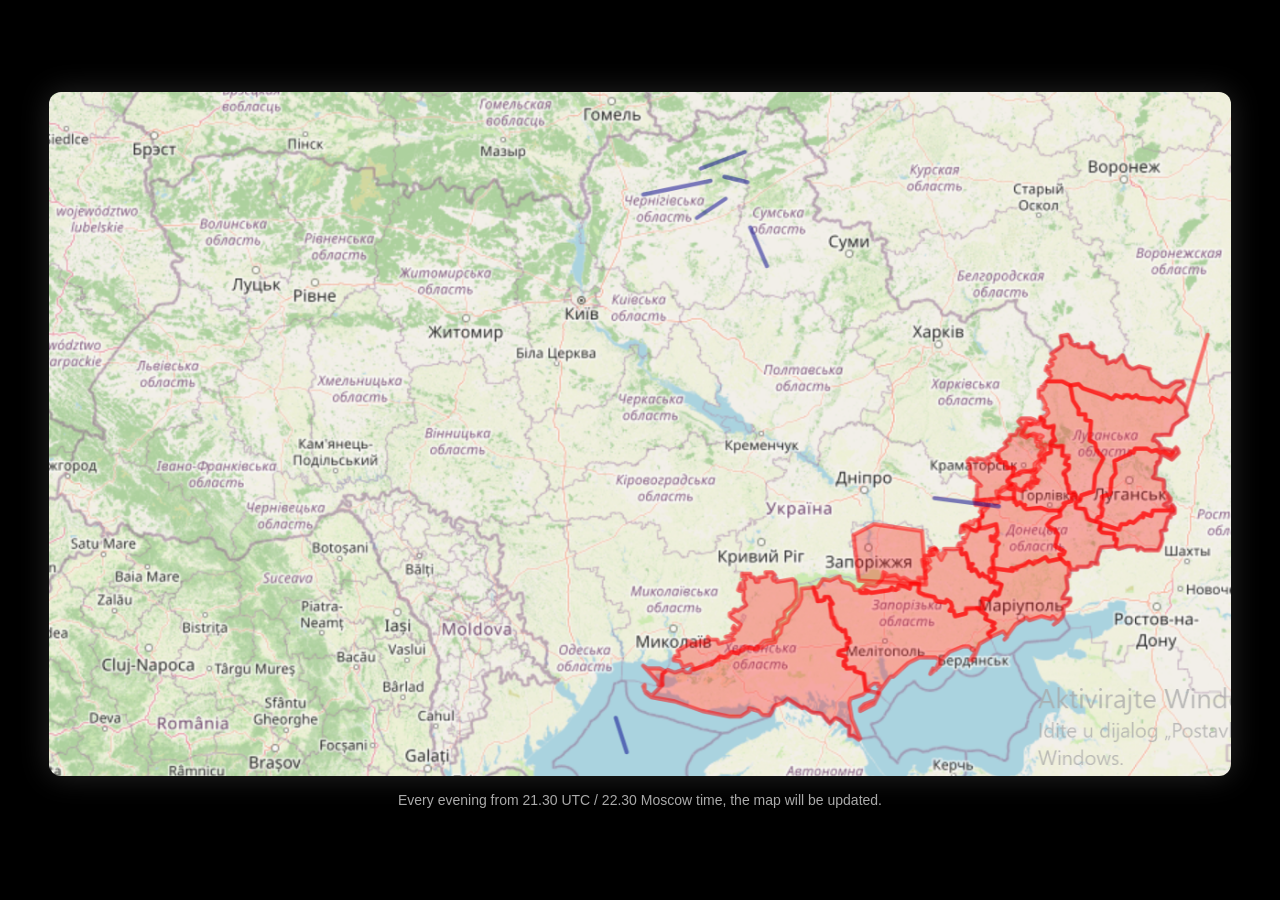
==== index.html @ 1019038e "Update index.html" ====
<!DOCTYPE html>
<html lang="en">
<head>
<meta charset="UTF-8">
<meta name="viewport" content="width=device-width, initial-scale=1.0">
<title>Shahed update maps</title>

<style>
*{
    margin:0;
    padding:0;
    box-sizing:border-box;
}

body{
    background:#000;
    color:#fff;
    font-family:Arial, sans-serif;
    display:flex;
    justify-content:center;
    align-items:center;
    min-height:100vh;
}

.container{
    text-align:center;
}

img{
    max-width:95%;
    max-height:80vh;
    border-radius:12px;
    box-shadow:0 0 30px rgba(255,255,255,0.15);
}

p{
    margin-top:12px;
    font-size:14px;
    color:#aaa;
}
</style>
</head>
<body>

<div class="container">
    <img src="Snimak ekrana 2026-06-22 211203.png" alt="Photo">

    <p>Every evening from 21.30 UTC / 22.30 Moscow time, the map will be updated.</p>
</div>

</body>
</html>
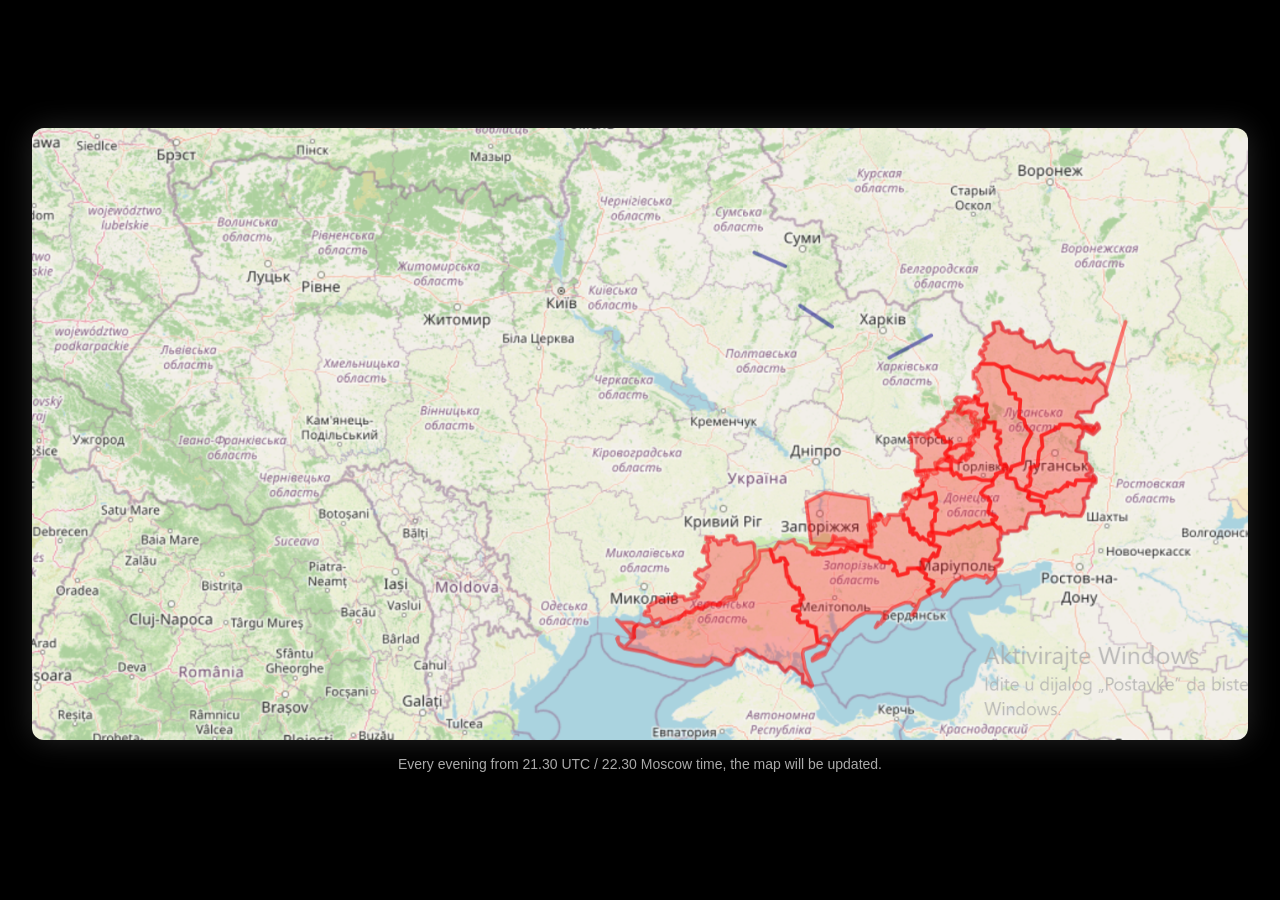
==== commit 6939d2f2: "Update index.html" ====
--- a/index.html
+++ b/index.html
@@ -43,7 +43,7 @@
 <body>
 
 <div class="container">
-    <img src="Snimak ekrana 2026-06-22 211203.png" alt="Photo">
+    <img src="Snimak ekrana 2026-06-23 211321.png" alt="Photo">
 
     <p>Every evening from 21.30 UTC / 22.30 Moscow time, the map will be updated.</p>
 </div>
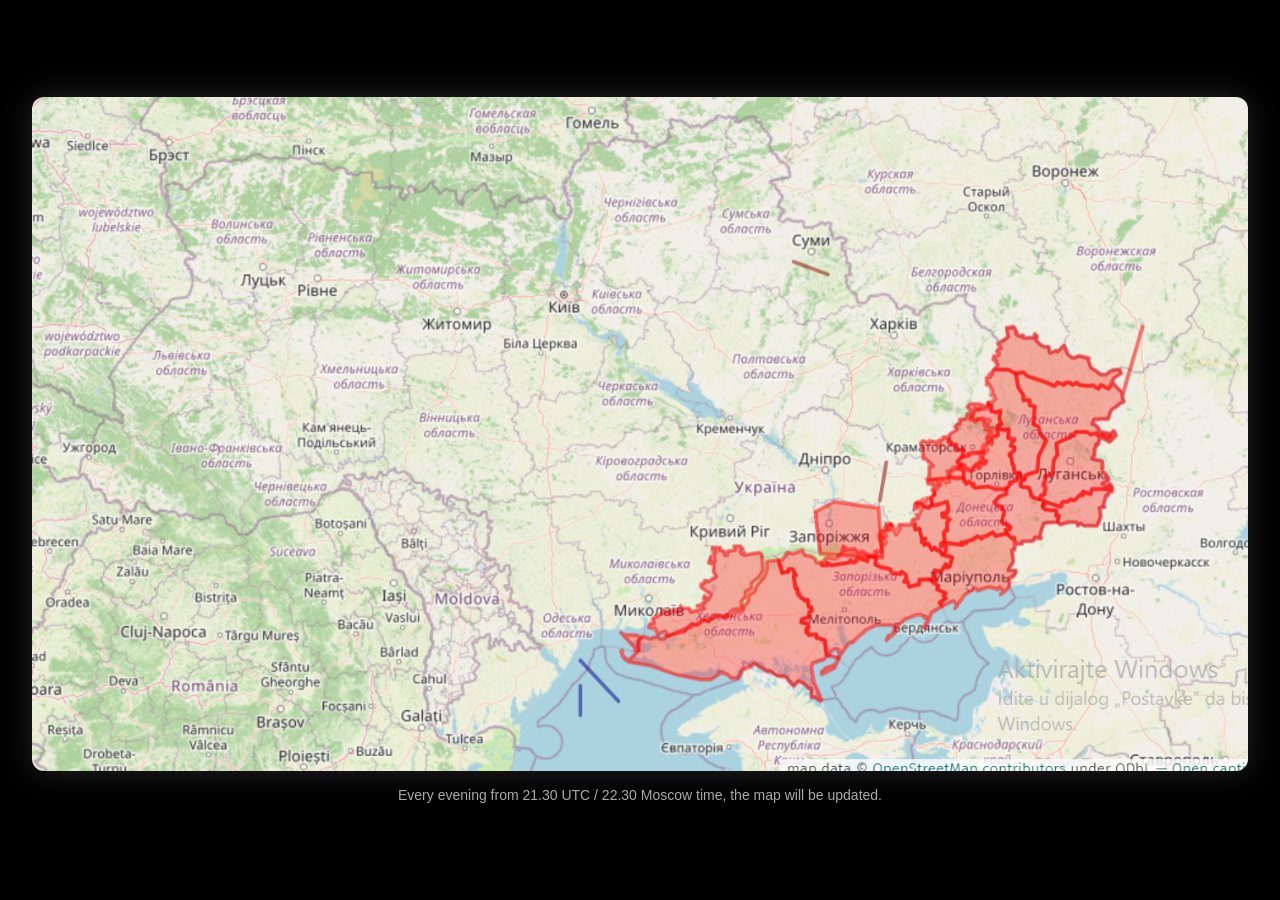
==== commit 3429bc1f: "Update index.html" ====
--- a/index.html
+++ b/index.html
@@ -43,7 +43,7 @@
 <body>
 
 <div class="container">
-    <img src="Snimak ekrana 2026-06-23 211321.png" alt="Photo">
+    <img src="Snimak ekrana 2026-06-24 211433.png" alt="Photo">
 
     <p>Every evening from 21.30 UTC / 22.30 Moscow time, the map will be updated.</p>
 </div>
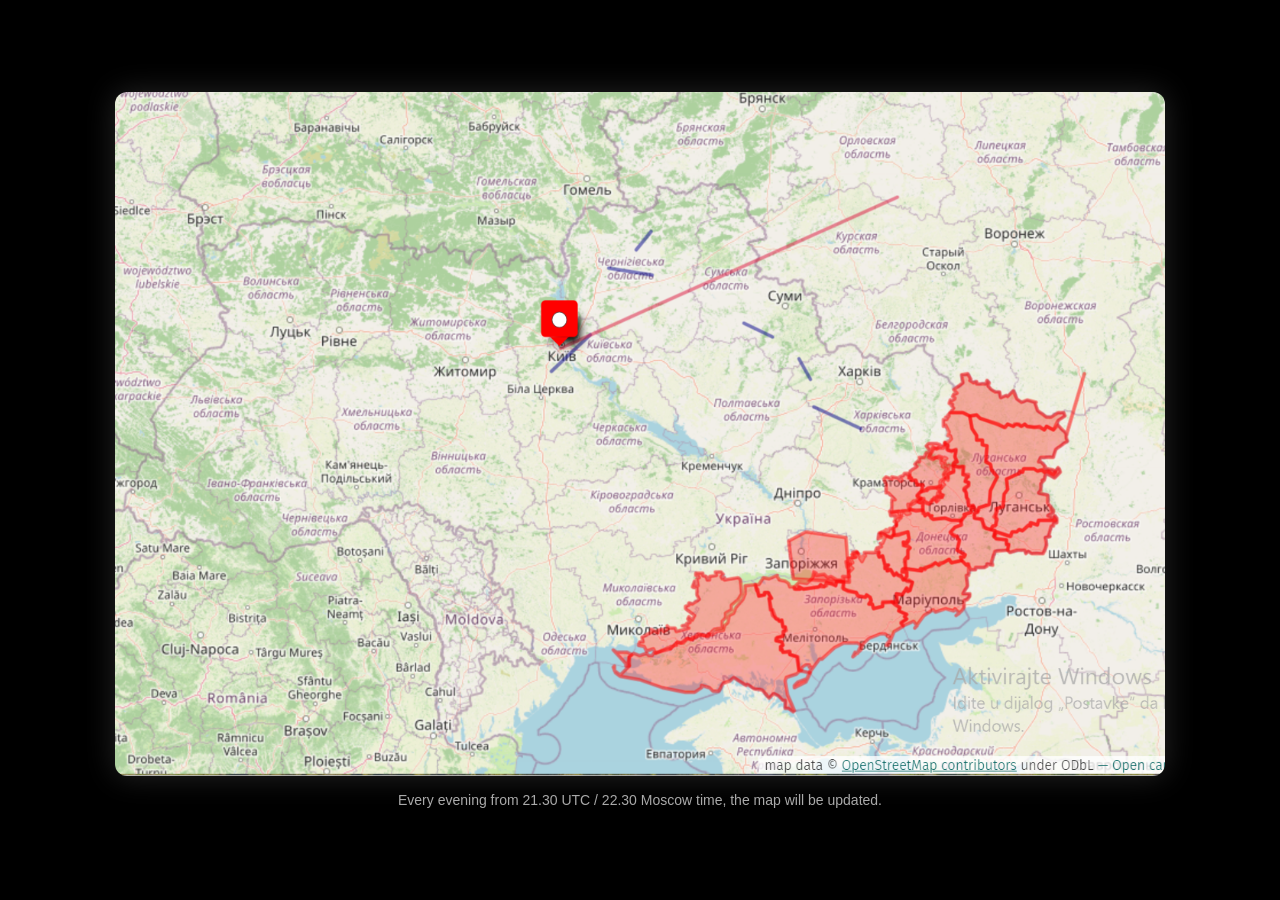
==== commit 4519bcb4: "Update index.html" ====
--- a/index.html
+++ b/index.html
@@ -43,7 +43,7 @@
 <body>
 
 <div class="container">
-    <img src="Snimak ekrana 2026-06-24 211433.png" alt="Photo">
+    <img src="Snimak ekrana 2026-06-25 200452.png" alt="Photo">
 
     <p>Every evening from 21.30 UTC / 22.30 Moscow time, the map will be updated.</p>
 </div>
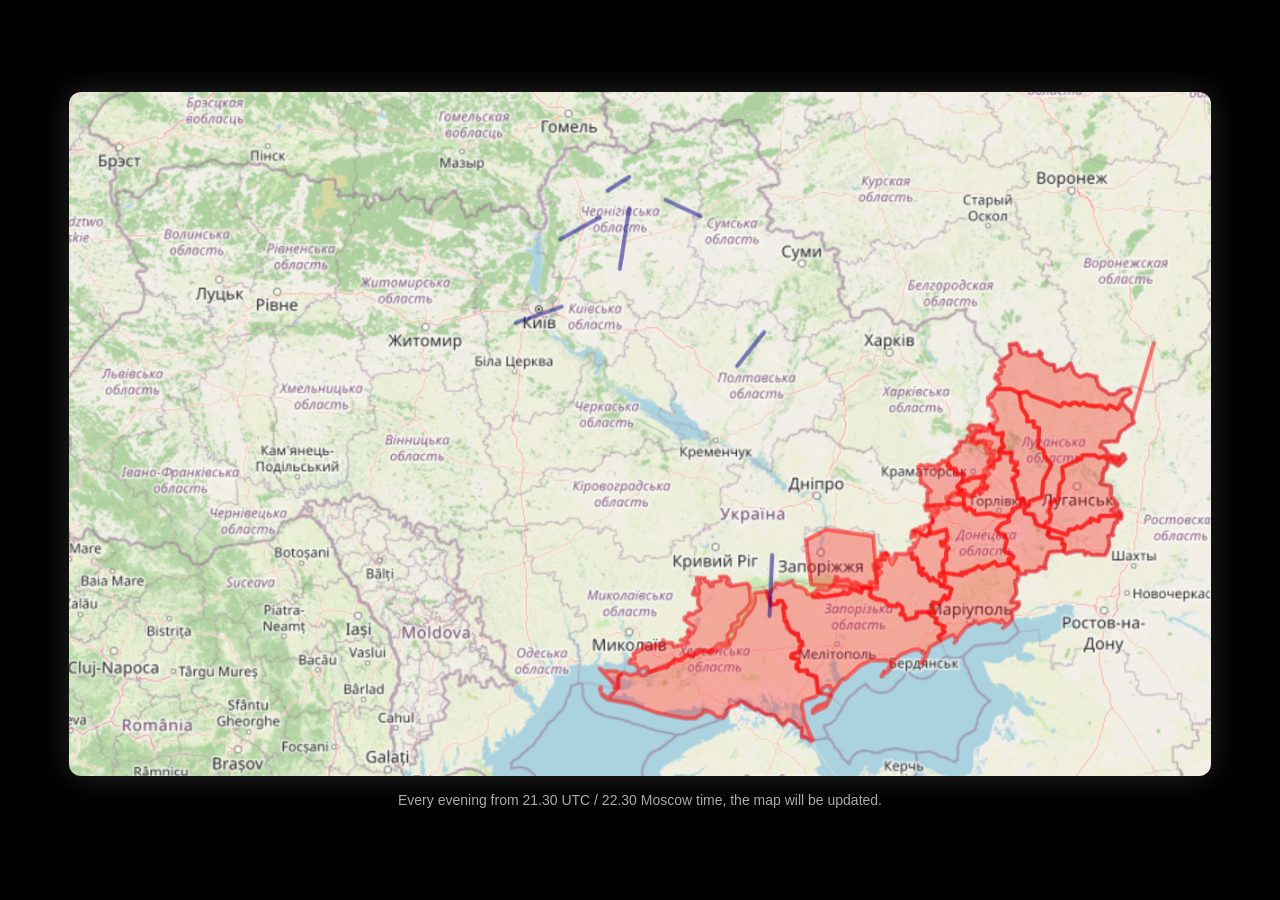
==== commit 78b0e727: "Update index.html" ====
--- a/index.html
+++ b/index.html
@@ -43,7 +43,7 @@
 <body>
 
 <div class="container">
-    <img src="Snimak ekrana 2026-06-25 200452.png" alt="Photo">
+    <img src="Snimak ekrana 2026-06-27 203838.png" alt="Photo">
 
     <p>Every evening from 21.30 UTC / 22.30 Moscow time, the map will be updated.</p>
 </div>
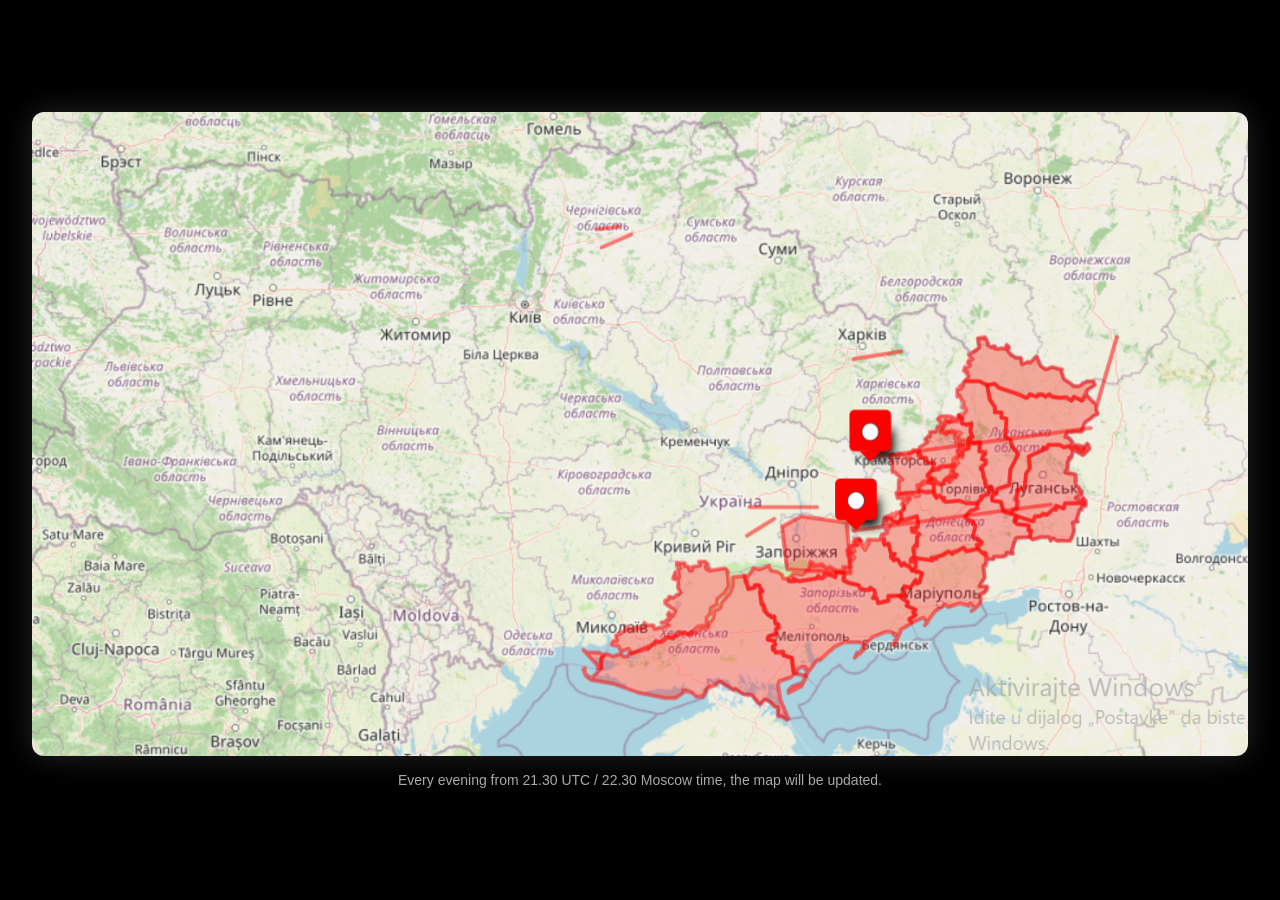
==== commit e4f8e5d2: "Update index.html" ====
--- a/index.html
+++ b/index.html
@@ -43,7 +43,7 @@
 <body>
 
 <div class="container">
-    <img src="Snimak ekrana 2026-06-27 203838.png" alt="Photo">
+    <img src="Snimak ekrana 2026-06-28 212659.png" alt="Photo">
 
     <p>Every evening from 21.30 UTC / 22.30 Moscow time, the map will be updated.</p>
 </div>
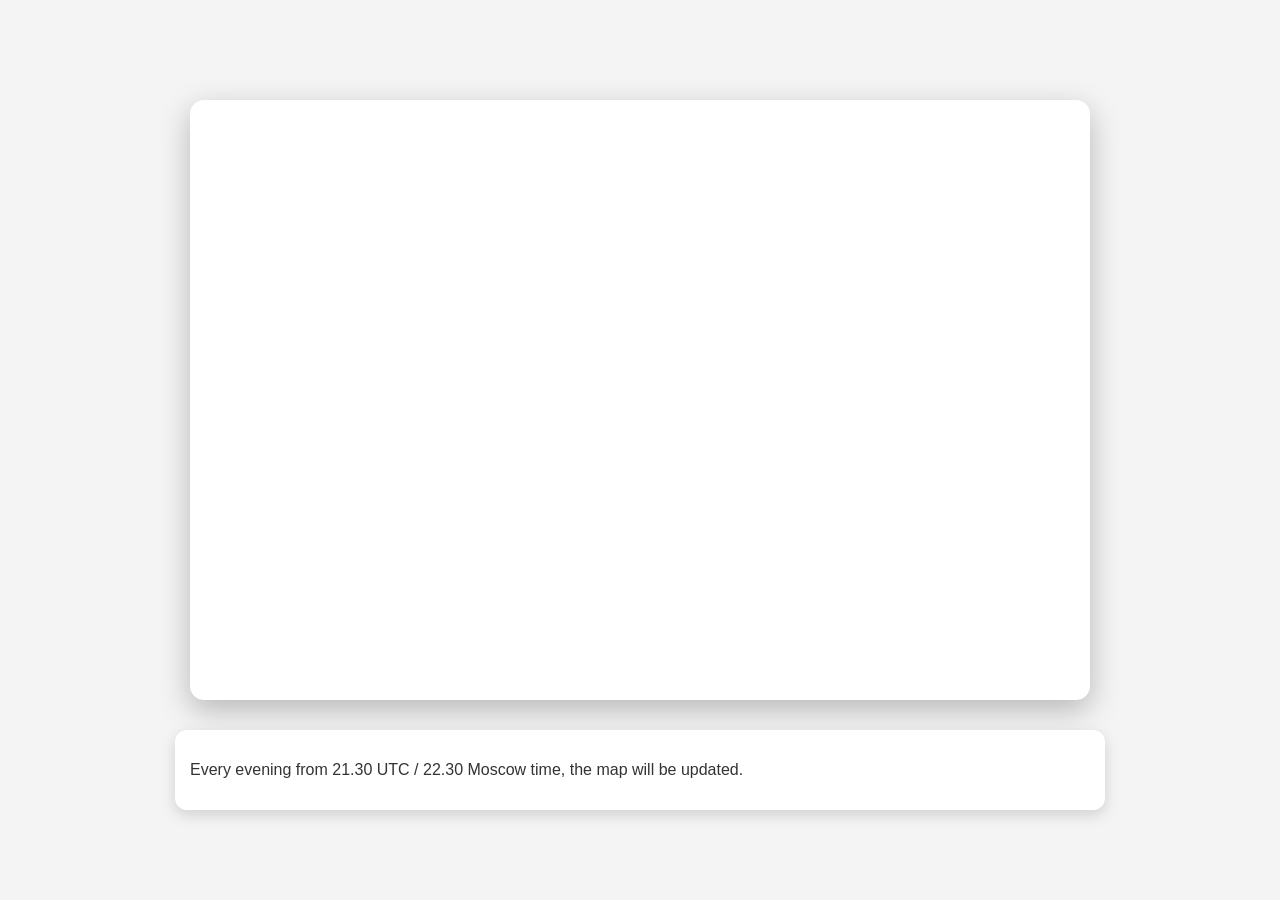
==== commit d6745943: "Update index.html" ====
--- a/index.html
+++ b/index.html
@@ -1,52 +1,58 @@
 <!DOCTYPE html>
-<html lang="en">
+<html lang="sr">
 <head>
-<meta charset="UTF-8">
-<meta name="viewport" content="width=device-width, initial-scale=1.0">
-<title>Shahed update maps</title>
+  <meta charset="UTF-8">
+  <meta name="viewport" content="width=device-width, initial-scale=1.0">
+  <title>Shahed maps Update</title>
 
-<style>
-*{
-    margin:0;
-    padding:0;
-    box-sizing:border-box;
-}
+  <style>
+    body {
+      margin: 0;
+      background: #f4f4f4;
+      font-family: Arial, sans-serif;
+      display: flex;
+      flex-direction: column;
+      justify-content: center;
+      align-items: center;
+      min-height: 100vh;
+    }
 
-body{
-    background:#000;
-    color:#fff;
-    font-family:Arial, sans-serif;
-    display:flex;
-    justify-content:center;
-    align-items:center;
-    min-height:100vh;
-}
+    .map-box {
+      width: 100%;
+      max-width: 900px;
+      height: 600px;
+      margin: 20px;
+      border-radius: 14px;
+      overflow: hidden;
+      box-shadow: 0 10px 30px rgba(0,0,0,.25);
+      background: #fff;
+    }
 
-.container{
-    text-align:center;
-}
+    .text-box {
+      width: 100%;
+      max-width: 900px;
+      margin: 10px 20px;
+      padding: 15px;
+      background: white;
+      border-radius: 12px;
+      box-shadow: 0 5px 15px rgba(0,0,0,0.15);
+      font-size: 16px;
+      color: #333;
+    }
+  </style>
+</head>
 
-img{
-    max-width:95%;
-    max-height:80vh;
-    border-radius:12px;
-    box-shadow:0 0 30px rgba(255,255,255,0.15);
-}
-
-p{
-    margin-top:12px;
-    font-size:14px;
-    color:#aaa;
-}
-</style>
-</head>
 <body>
 
-<div class="container">
-    <img src="Snimak ekrana 2026-06-28 212659.png" alt="Photo">
+  <div class="map-box">
+    <script type="text/javascript" charset="utf-8" async 
+      src="https://api-maps.yandex.ru/services/constructor/1.0/js/?um=constructor%3Ab56f55d4a7eb4a3826daf14d99e197c84cf2bc44492bc953138e3dd2ad2eee46&amp;width=100%25&amp;height=600&amp;lang=en_US&amp;scroll=true">
+    </script>
+  </div>
 
+  <div class="text-box">
     <p>Every evening from 21.30 UTC / 22.30 Moscow time, the map will be updated.</p>
-</div>
+  </div>
 
 </body>
 </html>
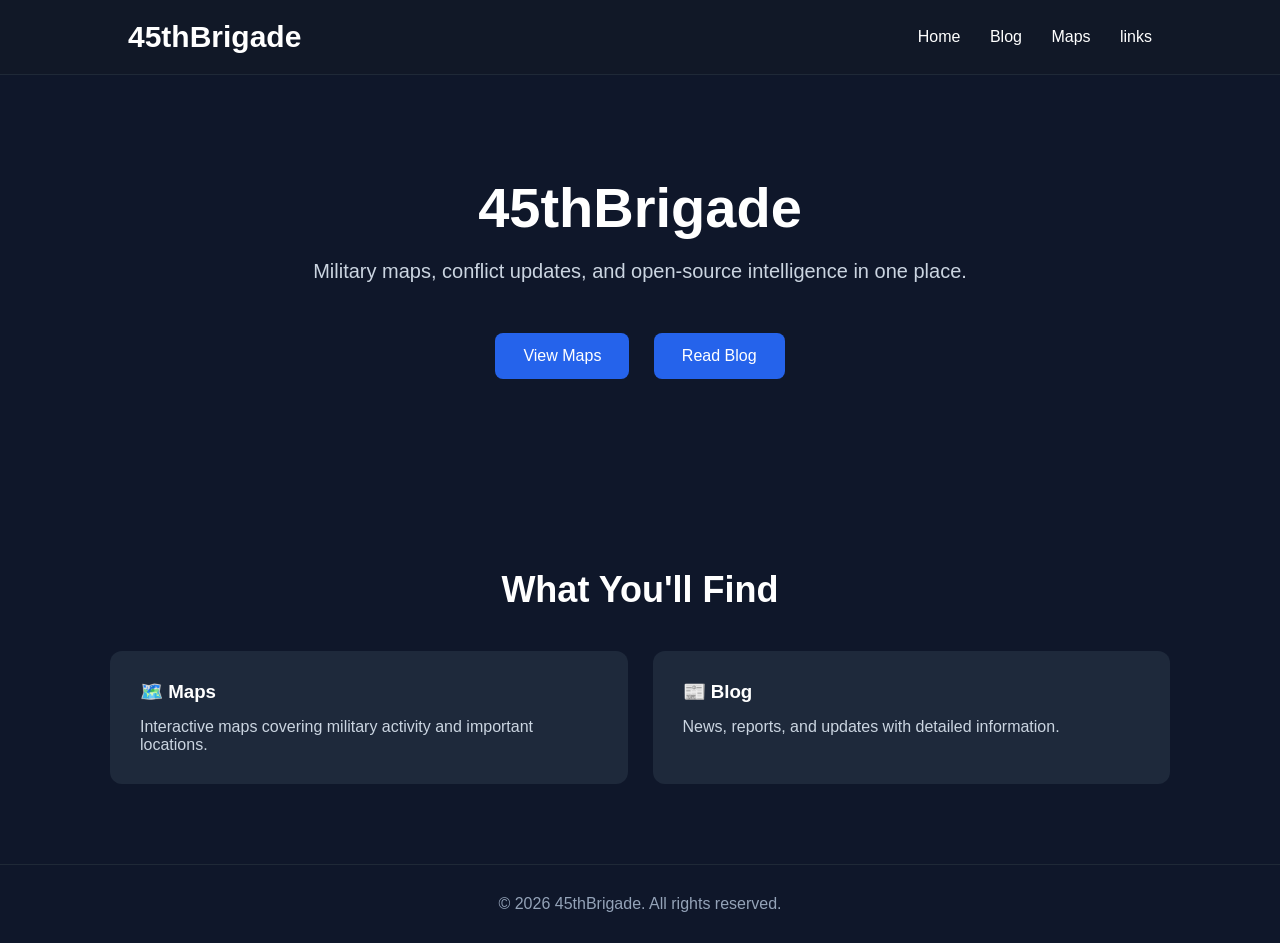
==== commit 2a9cd52c: "Update index.html" ====
--- a/index.html
+++ b/index.html
@@ -1,58 +1,199 @@
 <!DOCTYPE html>
-<html lang="sr">
+<html lang="en">
 <head>
-  <meta charset="UTF-8">
-  <meta name="viewport" content="width=device-width, initial-scale=1.0">
-  <title>Shahed maps Update</title>
+<meta charset="UTF-8">
+<meta name="viewport" content="width=device-width, initial-scale=1.0">
+<title>45thBrigade</title>
 
-  <style>
-    body {
-      margin: 0;
-      background: #f4f4f4;
-      font-family: Arial, sans-serif;
-      display: flex;
-      flex-direction: column;
-      justify-content: center;
-      align-items: center;
-      min-height: 100vh;
+<style>
+*{
+    margin:0;
+    padding:0;
+    box-sizing:border-box;
+    font-family:Arial, Helvetica, sans-serif;
+}
+
+body{
+    background:#0f172a;
+    color:#fff;
+}
+
+header{
+    background:#111827;
+    padding:20px 10%;
+    display:flex;
+    justify-content:space-between;
+    align-items:center;
+    border-bottom:1px solid #1f2937;
+}
+
+.logo{
+    font-size:30px;
+    font-weight:bold;
+}
+
+nav a{
+    color:white;
+    text-decoration:none;
+    margin-left:25px;
+    transition:.3s;
+}
+
+nav a:hover{
+    color:#60a5fa;
+}
+
+.hero{
+    text-align:center;
+    padding:100px 20px;
+}
+
+.hero h1{
+    font-size:56px;
+    margin-bottom:20px;
+}
+
+.hero p{
+    font-size:20px;
+    color:#cbd5e1;
+    max-width:700px;
+    margin:auto;
+}
+
+.buttons{
+    margin-top:40px;
+}
+
+.btn{
+    display:inline-block;
+    padding:14px 28px;
+    margin:10px;
+    background:#2563eb;
+    color:white;
+    text-decoration:none;
+    border-radius:8px;
+    transition:.3s;
+}
+
+.btn:hover{
+    background:#1d4ed8;
+}
+
+.section{
+    max-width:1100px;
+    margin:80px auto;
+    padding:0 20px;
+}
+
+.section h2{
+    text-align:center;
+    margin-bottom:40px;
+    font-size:36px;
+}
+
+.cards{
+    display:grid;
+    grid-template-columns:repeat(auto-fit,minmax(250px,1fr));
+    gap:25px;
+}
+
+.card{
+    background:#1e293b;
+    padding:30px;
+    border-radius:12px;
+    transition:.3s;
+}
+
+.card:hover{
+    transform:translateY(-5px);
+}
+
+.card h3{
+    margin-bottom:15px;
+}
+
+.card p{
+    color:#cbd5e1;
+}
+
+footer{
+    text-align:center;
+    padding:30px;
+    margin-top:60px;
+    border-top:1px solid #1f2937;
+    color:#94a3b8;
+}
+
+@media (max-width:768px){
+    header{
+        flex-direction:column;
+        gap:15px;
     }
 
-    .map-box {
-      width: 100%;
-      max-width: 900px;
-      height: 600px;
-      margin: 20px;
-      border-radius: 14px;
-      overflow: hidden;
-      box-shadow: 0 10px 30px rgba(0,0,0,.25);
-      background: #fff;
+    nav a{
+        margin:0 10px;
     }
 
-    .text-box {
-      width: 100%;
-      max-width: 900px;
-      margin: 10px 20px;
-      padding: 15px;
-      background: white;
-      border-radius: 12px;
-      box-shadow: 0 5px 15px rgba(0,0,0,0.15);
-      font-size: 16px;
-      color: #333;
+    .hero h1{
+        font-size:42px;
     }
-  </style>
+
+    .hero p{
+        font-size:18px;
+    }
+}
+</style>
+
 </head>
-
 <body>
 
-  <div class="map-box">
-    <script type="text/javascript" charset="utf-8" async 
-      src="https://api-maps.yandex.ru/services/constructor/1.0/js/?um=constructor%3Ab56f55d4a7eb4a3826daf14d99e197c84cf2bc44492bc953138e3dd2ad2eee46&amp;width=100%25&amp;height=600&amp;lang=en_US&amp;scroll=true">
-    </script>
-  </div>
+<header>
+    <div class="logo">45thBrigade</div>
 
-  <div class="text-box">
-    <p>Every evening from 21.30 UTC / 22.30 Moscow time, the map will be updated.</p>
-  </div>
+    <nav>
+        <a href="index.html">Home</a>
+        <a href="blog.html">Blog</a>
+        <a href="maps.html">Maps</a>
+        <a href="links.html">links</a>
+    </nav>
+</header>
+
+<section class="hero">
+    <h1>45thBrigade</h1>
+
+    <p>
+        Military maps, conflict updates, and open-source intelligence in one place.
+    </p>
+
+    <div class="buttons">
+        <a href="maps.html" class="btn">View Maps</a>
+        <a href="blog.html" class="btn">Read Blog</a>
+    </div>
+</section>
+
+<section class="section">
+
+    <h2>What You'll Find</h2>
+
+    <div class="cards">
+
+        <div class="card">
+            <h3>🗺️ Maps</h3>
+            <p>Interactive maps covering military activity and important locations.</p>
+        </div>
+
+        <div class="card">
+            <h3>📰 Blog</h3>
+            <p>News, reports, and updates with detailed information.</p>
+        </div>
+
+    </div>
+
+</section>
+
+<footer>
+© 2026 45thBrigade. All rights reserved.
+</footer>
 
 </body>
 </html>
